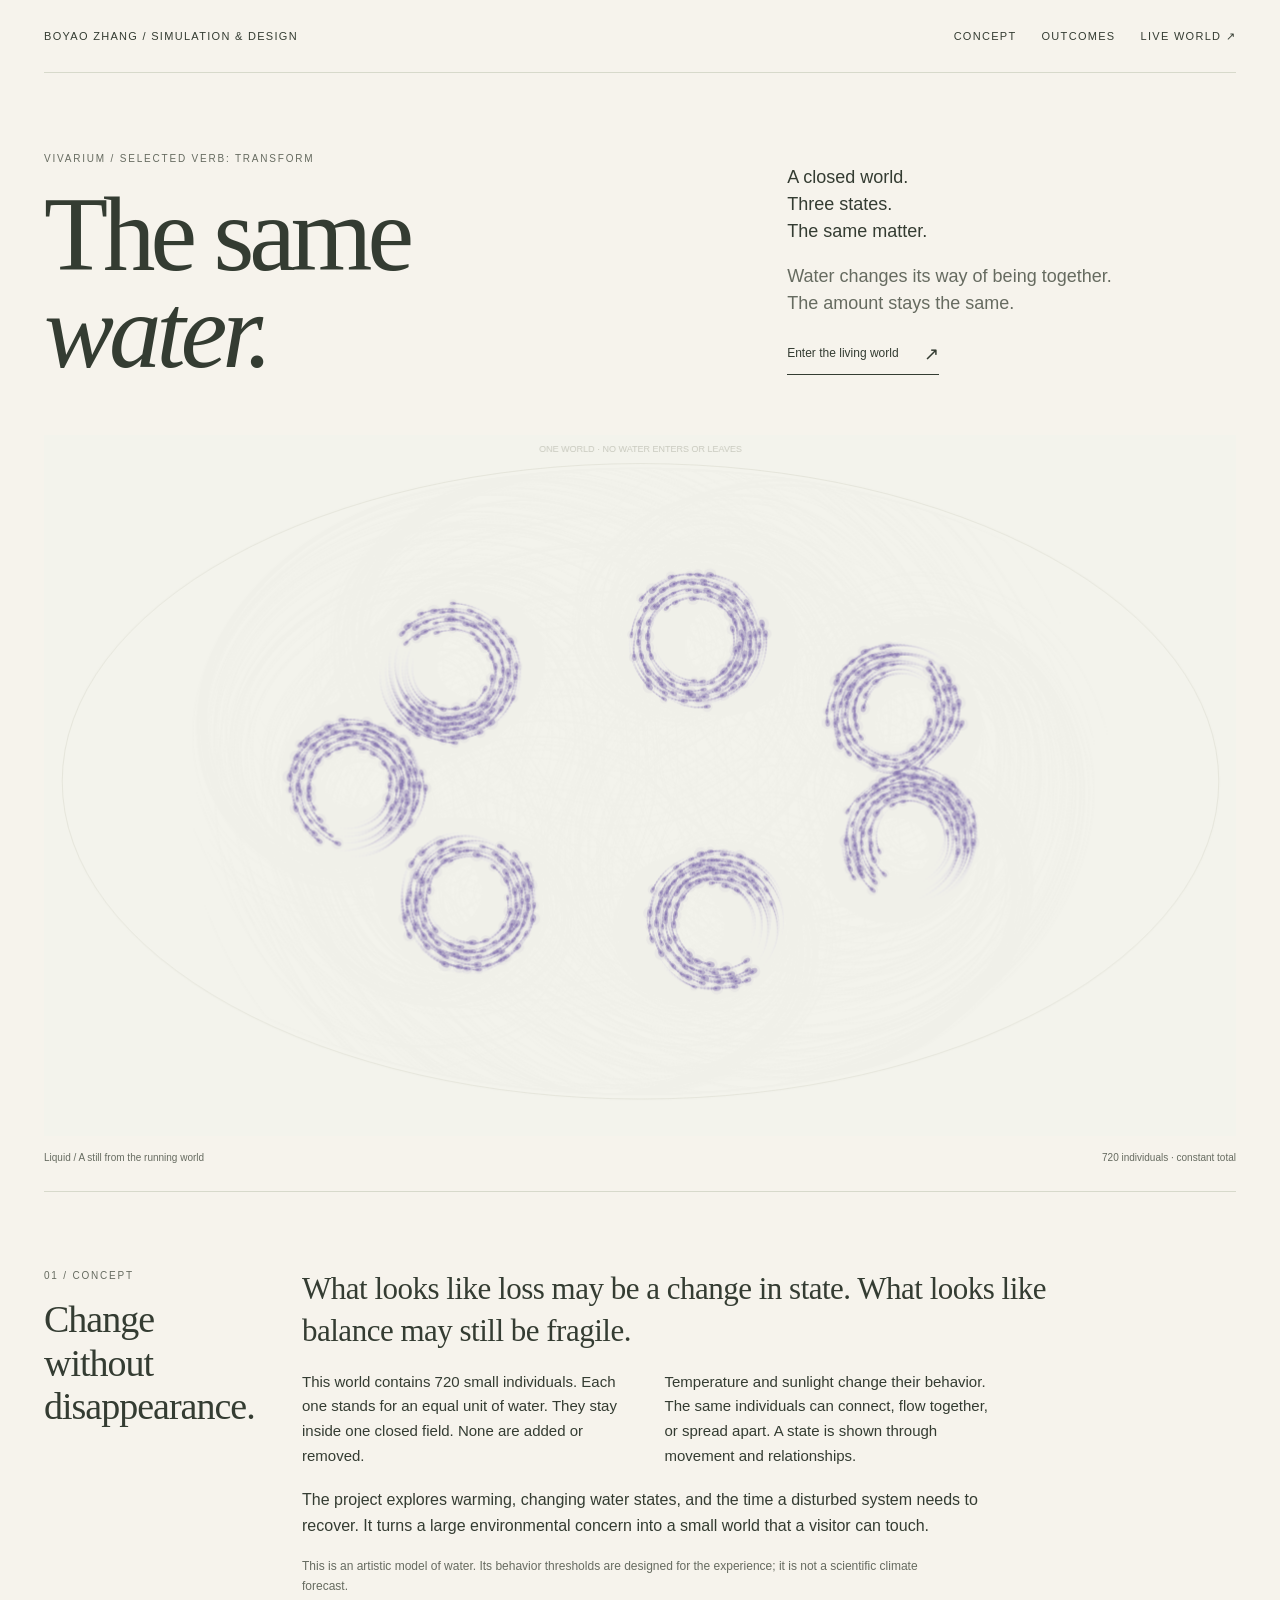
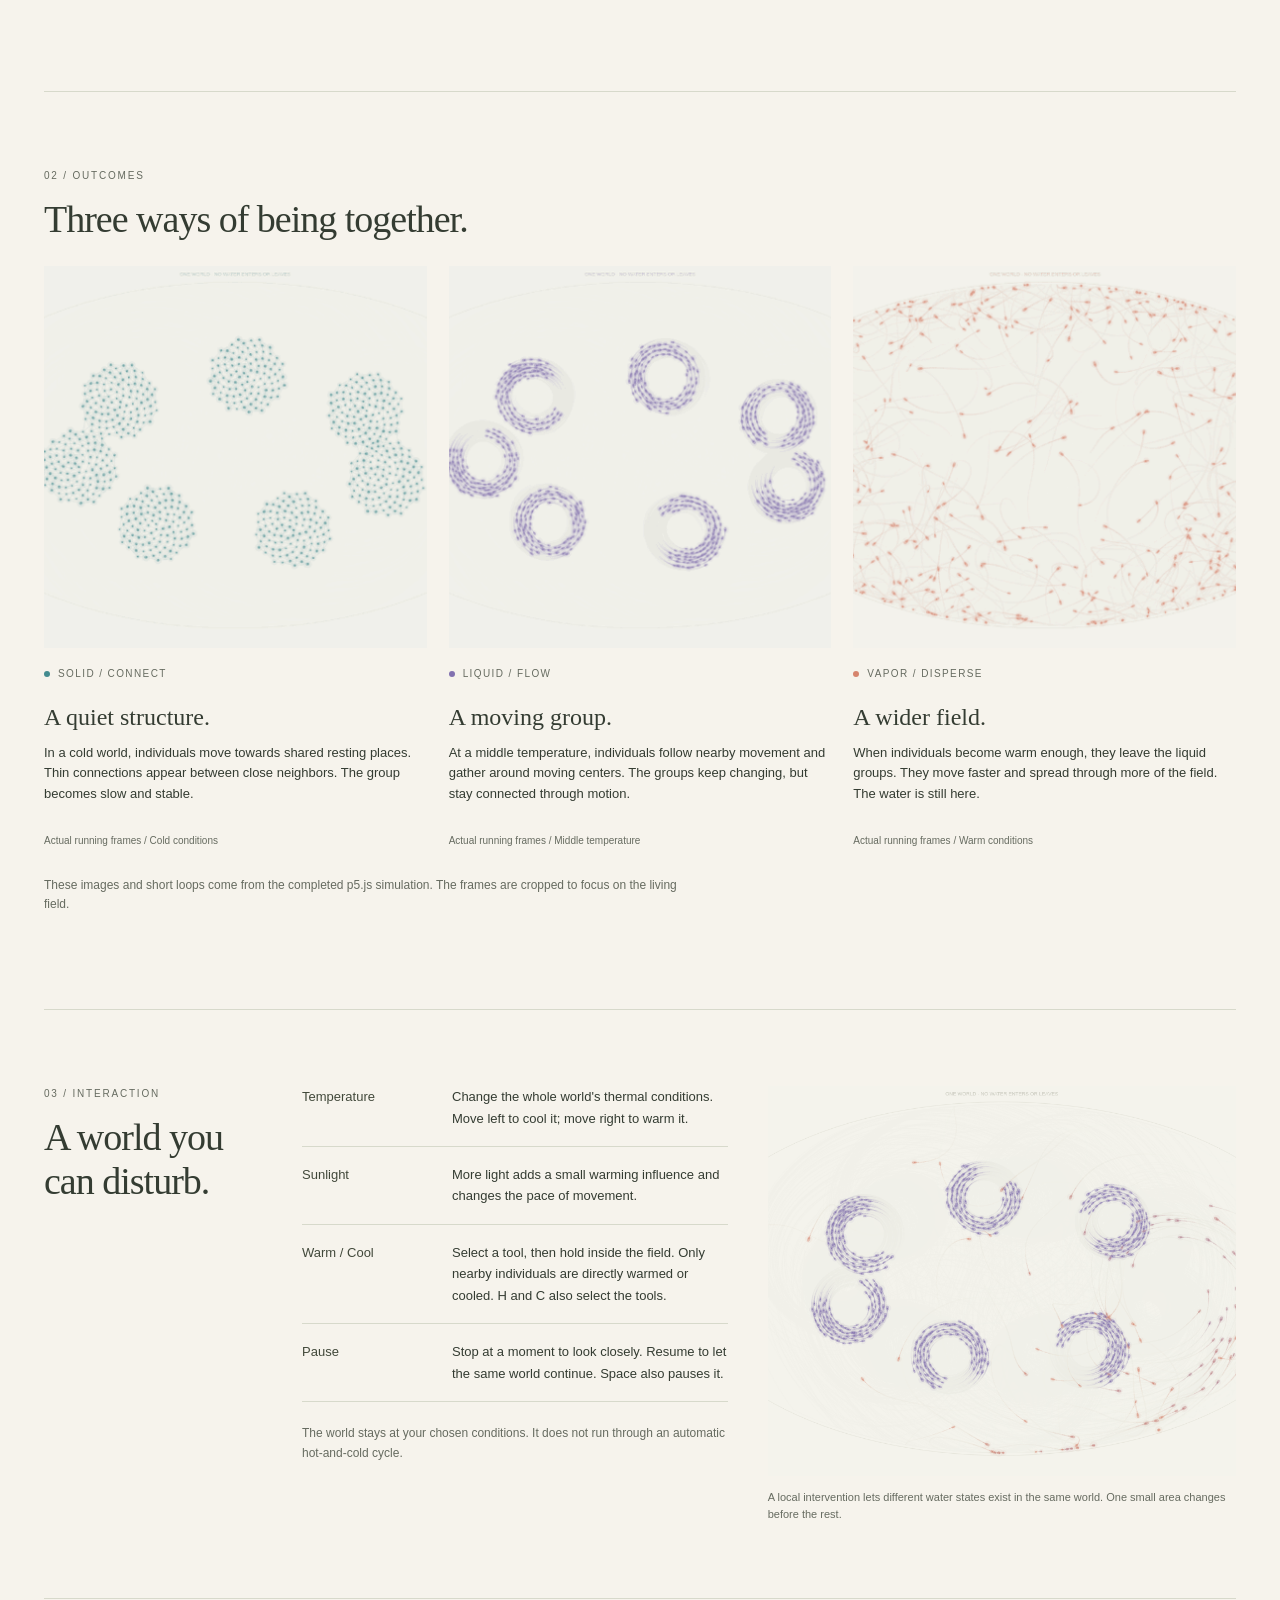
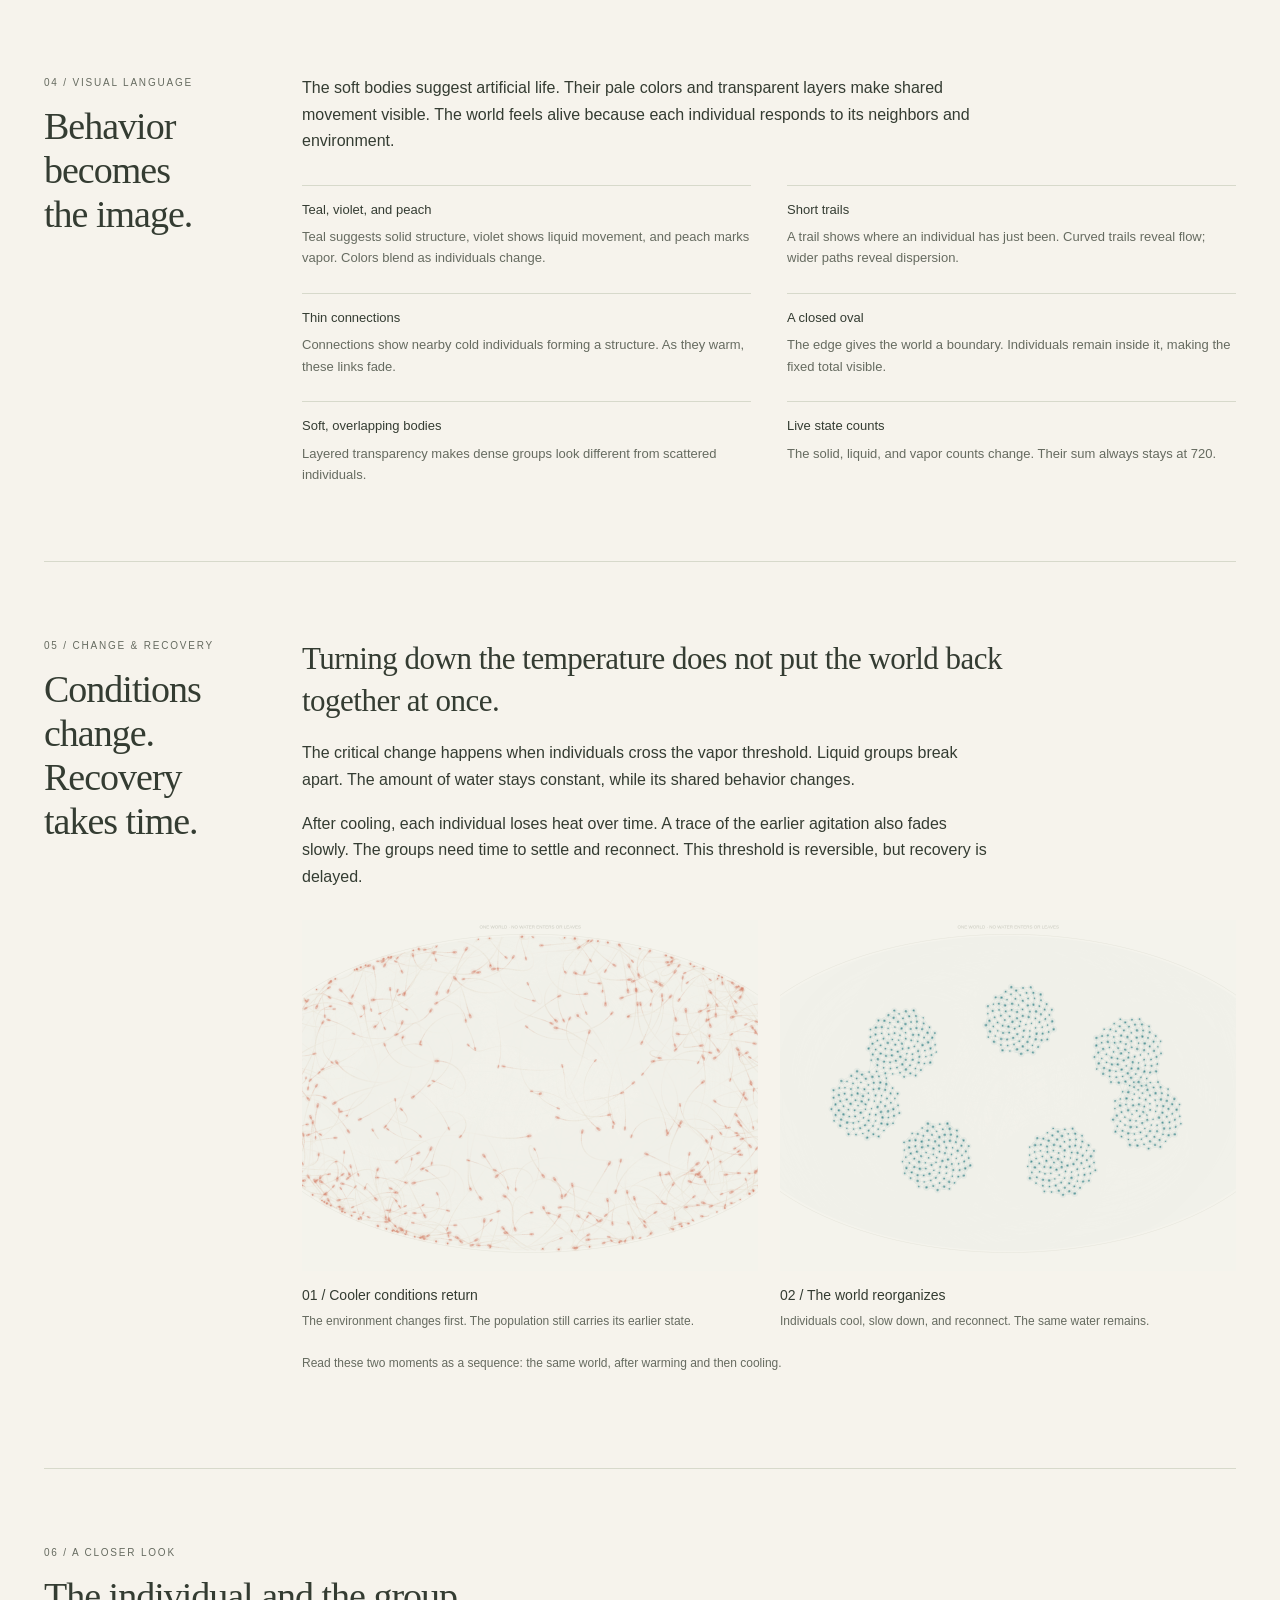
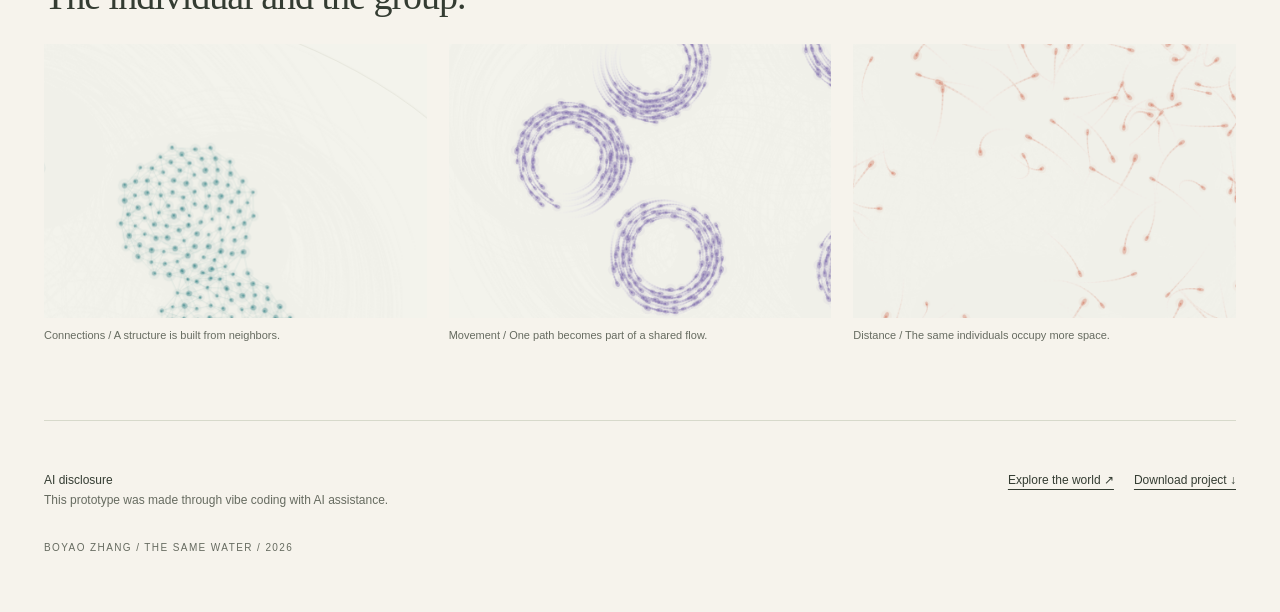
==== the-same-water/documentation.html @ 987aae66 "ct3p2" ====
<!doctype html>
<html lang="en"><head><meta charset="utf-8"><meta name="viewport" content="width=device-width,initial-scale=1"><title>The Same Water — Documentation</title><meta name="description" content="A p5.js vivarium about water, shared behavior, changing states and slow recovery. Design documentation by Boyao Zhang."><style>:root{--paper:#f6f3ec;--ink:#343c32;--muted:#666b60;--rule:#d7d9cb}*{box-sizing:border-box}html{scroll-behavior:smooth}body{margin:0;background:var(--paper);color:var(--ink);font:16px/1.65 Arial,sans-serif}a{color:inherit;text-underline-offset:5px}a:focus-visible{outline:2px solid #786a89;outline-offset:5px}.wrap{width:min(1216px,calc(100% - 88px));margin:auto}header{display:flex;justify-content:space-between;gap:20px;padding:27px 0;border-bottom:1px solid var(--rule);font-size:11px;letter-spacing:1.3px;text-transform:uppercase}header nav{display:flex;gap:25px}header a{text-decoration:none}.hero{padding:78px 0 0}.hero-text{display:grid;grid-template-columns:1.5fr 1fr;gap:70px;align-items:end;margin-bottom:55px}.eyebrow,.section-number{font:10px/1.6 Arial,sans-serif;letter-spacing:1.8px;text-transform:uppercase;color:var(--muted)}h1{font:normal clamp(70px,8.2vw,116px)/.92 Georgia,serif;letter-spacing:-5px;margin:20px 0 0}h1 em{font-weight:normal}p{margin:0 0 18px}.hero-intro{max-width:360px;padding-bottom:5px}.hero-intro p{font-size:18px;line-height:1.5}.action{display:inline-flex;align-items:center;gap:25px;font-size:12px;text-decoration:none;border-bottom:1px solid var(--ink);padding:5px 0}.action span{font-size:18px}.hero-image{width:100%;display:block;aspect-ratio:1.7;object-fit:cover}.hero-caption{display:flex;justify-content:space-between;gap:20px;font-size:10px;color:var(--muted);padding:14px 0 24px;border-bottom:1px solid var(--rule)}section{padding:76px 0;border-bottom:1px solid var(--rule)}.section-grid{display:grid;grid-template-columns:210px 1fr;gap:48px}h2{font:normal 38px/1.15 Georgia,serif;letter-spacing:-1px;margin:14px 0 24px}h3{font:normal 24px/1.2 Georgia,serif;margin:20px 0 11px}.large{font:normal 31px/1.35 Georgia,serif;letter-spacing:-.5px;max-width:790px}.two-col{display:grid;grid-template-columns:1fr 1fr;gap:35px}.copy{max-width:690px}.copy p{font-size:15px}.note{font-size:12px;color:var(--muted);max-width:640px}.state-grid{display:grid;grid-template-columns:repeat(3,1fr);gap:22px}.state-grid figure,.interactions figure,.recovery figure{margin:0}.state-grid img{display:block;width:100%;aspect-ratio:1;object-fit:cover}.state-grid p{font-size:13px;line-height:1.6}.state-tag{font-size:10px;letter-spacing:1.4px;text-transform:uppercase;margin-top:18px;color:var(--muted)}.state-tag i{display:inline-block;width:6px;height:6px;border-radius:50%;margin-right:8px}.state-grid .solid i{background:#438b8f}.state-grid .liquid i{background:#8271b0}.state-grid .vapor i{background:#d6846d}.motion-caption{font-size:10px;color:var(--muted);padding-top:10px}.interaction-list{margin:0;padding:0;list-style:none}.interaction-list li{display:grid;grid-template-columns:130px 1fr;gap:20px;padding:17px 0;border-bottom:1px solid var(--rule);font-size:13px}.interaction-list li:first-child{padding-top:0}.interaction-list strong{font-weight:normal;color:#41483a}.interactions{display:grid;grid-template-columns:1fr 1.1fr;gap:40px;align-items:start}.interactions img{width:100%;aspect-ratio:1.2;object-fit:cover;display:block}.interactions figcaption{font-size:11px;line-height:1.5;color:var(--muted);margin-top:13px}.visual-list{display:grid;grid-template-columns:1fr 1fr;gap:24px 36px;margin-top:30px}.visual-list div{padding-top:13px;border-top:1px solid var(--rule);font-size:13px}.visual-list strong{display:block;font-weight:normal;margin-bottom:6px}.visual-list p{margin:0;color:var(--muted)}.recovery{display:grid;grid-template-columns:1fr 1fr;gap:22px;margin:30px 0 22px}.recovery img{width:100%;aspect-ratio:1.3;object-fit:cover;display:block}.recovery figcaption{margin-top:13px;font-size:12px;color:var(--muted)}.recovery figcaption b{display:block;font-weight:normal;font-size:14px;color:var(--ink);margin-bottom:5px}.sequence{display:grid;grid-template-columns:1fr 1fr 1fr;gap:22px;margin-top:26px}.sequence img{width:100%;aspect-ratio:1.4;object-fit:cover;display:block}.sequence figcaption{font-size:11px;margin-top:8px;color:var(--muted)}.sequence figure{margin:0}.closing{padding:50px 0 55px;display:flex;justify-content:space-between;gap:35px;align-items:flex-start}.closing p{font-size:12px;max-width:650px;color:var(--muted)}.downloads{display:flex;gap:20px;font-size:12px}.footer{font-size:10px;text-transform:uppercase;letter-spacing:1.4px;margin-top:30px;color:var(--muted)}@media(max-width:800px){.wrap{width:calc(100% - 40px)}header{font-size:9px}header nav{gap:13px}.hero{padding-top:45px}.hero-text{gap:30px}h1{font-size:70px;letter-spacing:-3px}.hero-intro p{font-size:15px}.section-grid{grid-template-columns:1fr;gap:15px}section{padding:45px 0}.section-grid aside h2{margin-bottom:10px}.state-grid{gap:15px}.interactions{gap:25px}.closing{display:block}.downloads{margin-top:20px}}@media(max-width:560px){header{display:block}header nav{margin-top:13px}.hero-text{grid-template-columns:1fr;gap:25px;margin-bottom:30px}.hero-intro{max-width:320px}h1{font-size:78px}.hero-image{aspect-ratio:1.15}.hero-caption{font-size:9px}.large{font-size:26px}.two-col,.interactions,.visual-list,.recovery,.sequence{grid-template-columns:1fr}.state-grid{grid-template-columns:1fr;gap:32px}.state-grid img{aspect-ratio:1.4}h2{font-size:33px}.interaction-list li{grid-template-columns:95px 1fr;gap:15px}.sequence img{aspect-ratio:1.45}}
</style></head>
<body><div class="wrap">
<header><span>Boyao Zhang / Simulation &amp; Design</span><nav aria-label="Page sections"><a href="#concept">Concept</a><a href="#outcomes">Outcomes</a><a href="sketch.html">Live world ↗</a></nav></header>
<main>
<div class="hero"><div class="hero-text"><div><div class="eyebrow">Vivarium / Selected verb: Transform</div><h1>The same<br><em>water.</em></h1></div><div class="hero-intro"><p>A closed world.<br>Three states.<br>The same matter.</p><p class="note">Water changes its way of being together. The amount stays the same.</p><a class="action" href="sketch.html">Enter the living world <span aria-hidden="true">↗</span></a></div></div><img class="hero-image" src="[data-uri]" alt="Soft violet individuals move in curved groups inside a closed oval field."><div class="hero-caption"><span>Liquid / A still from the running world</span><span>720 individuals · constant total</span></div></div>
<section id="concept"><div class="section-grid"><aside><div class="section-number">01 / Concept</div><h2>Change without<br>disappearance.</h2></aside><div><p class="large">What looks like loss may be a change in state. What looks like balance may still be fragile.</p><div class="two-col copy"><p>This world contains 720 small individuals. Each one stands for an equal unit of water. They stay inside one closed field. None are added or removed.</p><p>Temperature and sunlight change their behavior. The same individuals can connect, flow together, or spread apart. A state is shown through movement and relationships.</p></div><p class="copy">The project explores warming, changing water states, and the time a disturbed system needs to recover. It turns a large environmental concern into a small world that a visitor can touch.</p><p class="note">This is an artistic model of water. Its behavior thresholds are designed for the experience; it is not a scientific climate forecast.</p></div></div></section>
<section id="outcomes"><div class="section-number">02 / Outcomes</div><h2>Three ways of being together.</h2><div class="state-grid">
<figure><img src="[data-uri]" alt="A pale teal population slowly settles into connected groups."><div class="state-tag solid"><i></i>Solid / Connect</div><h3>A quiet structure.</h3><p>In a cold world, individuals move towards shared resting places. Thin connections appear between close neighbors. The group becomes slow and stable.</p><figcaption class="motion-caption">Actual running frames / Cold conditions</figcaption></figure>
<figure><img src="[data-uri]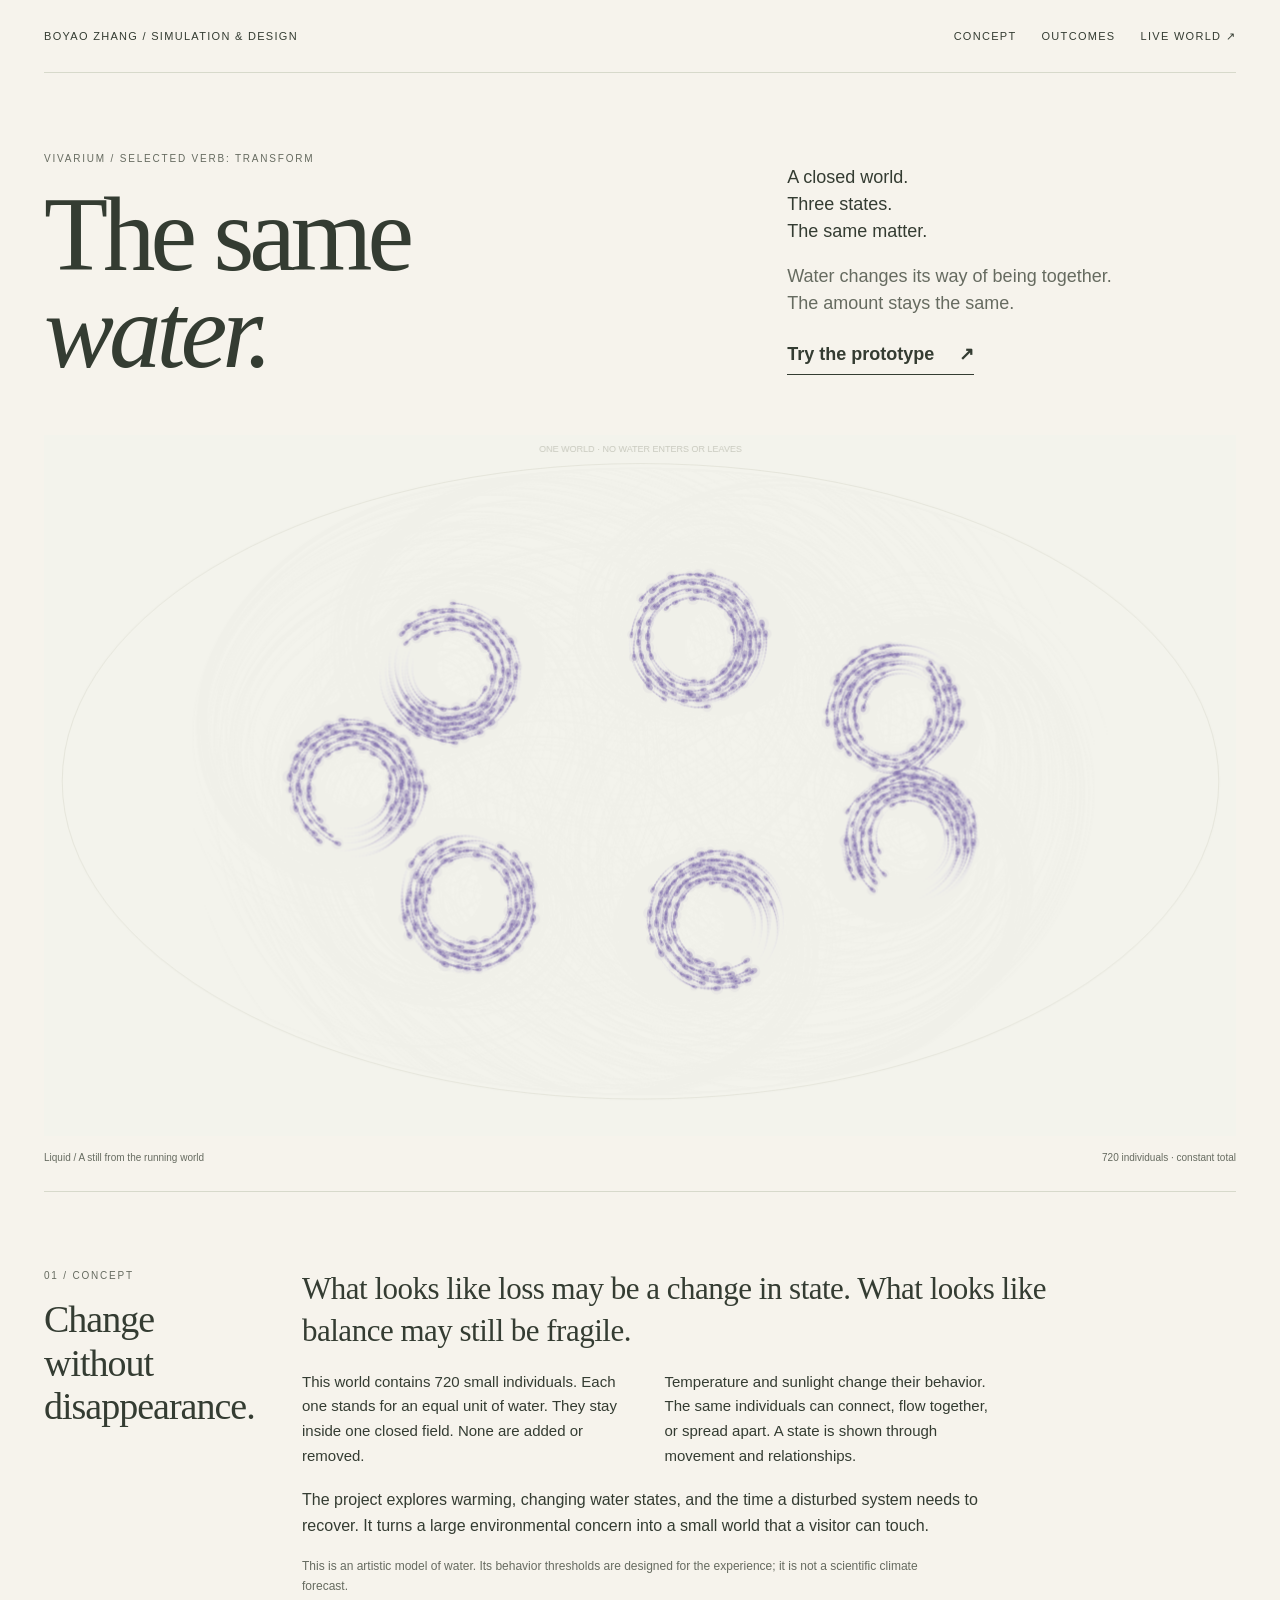
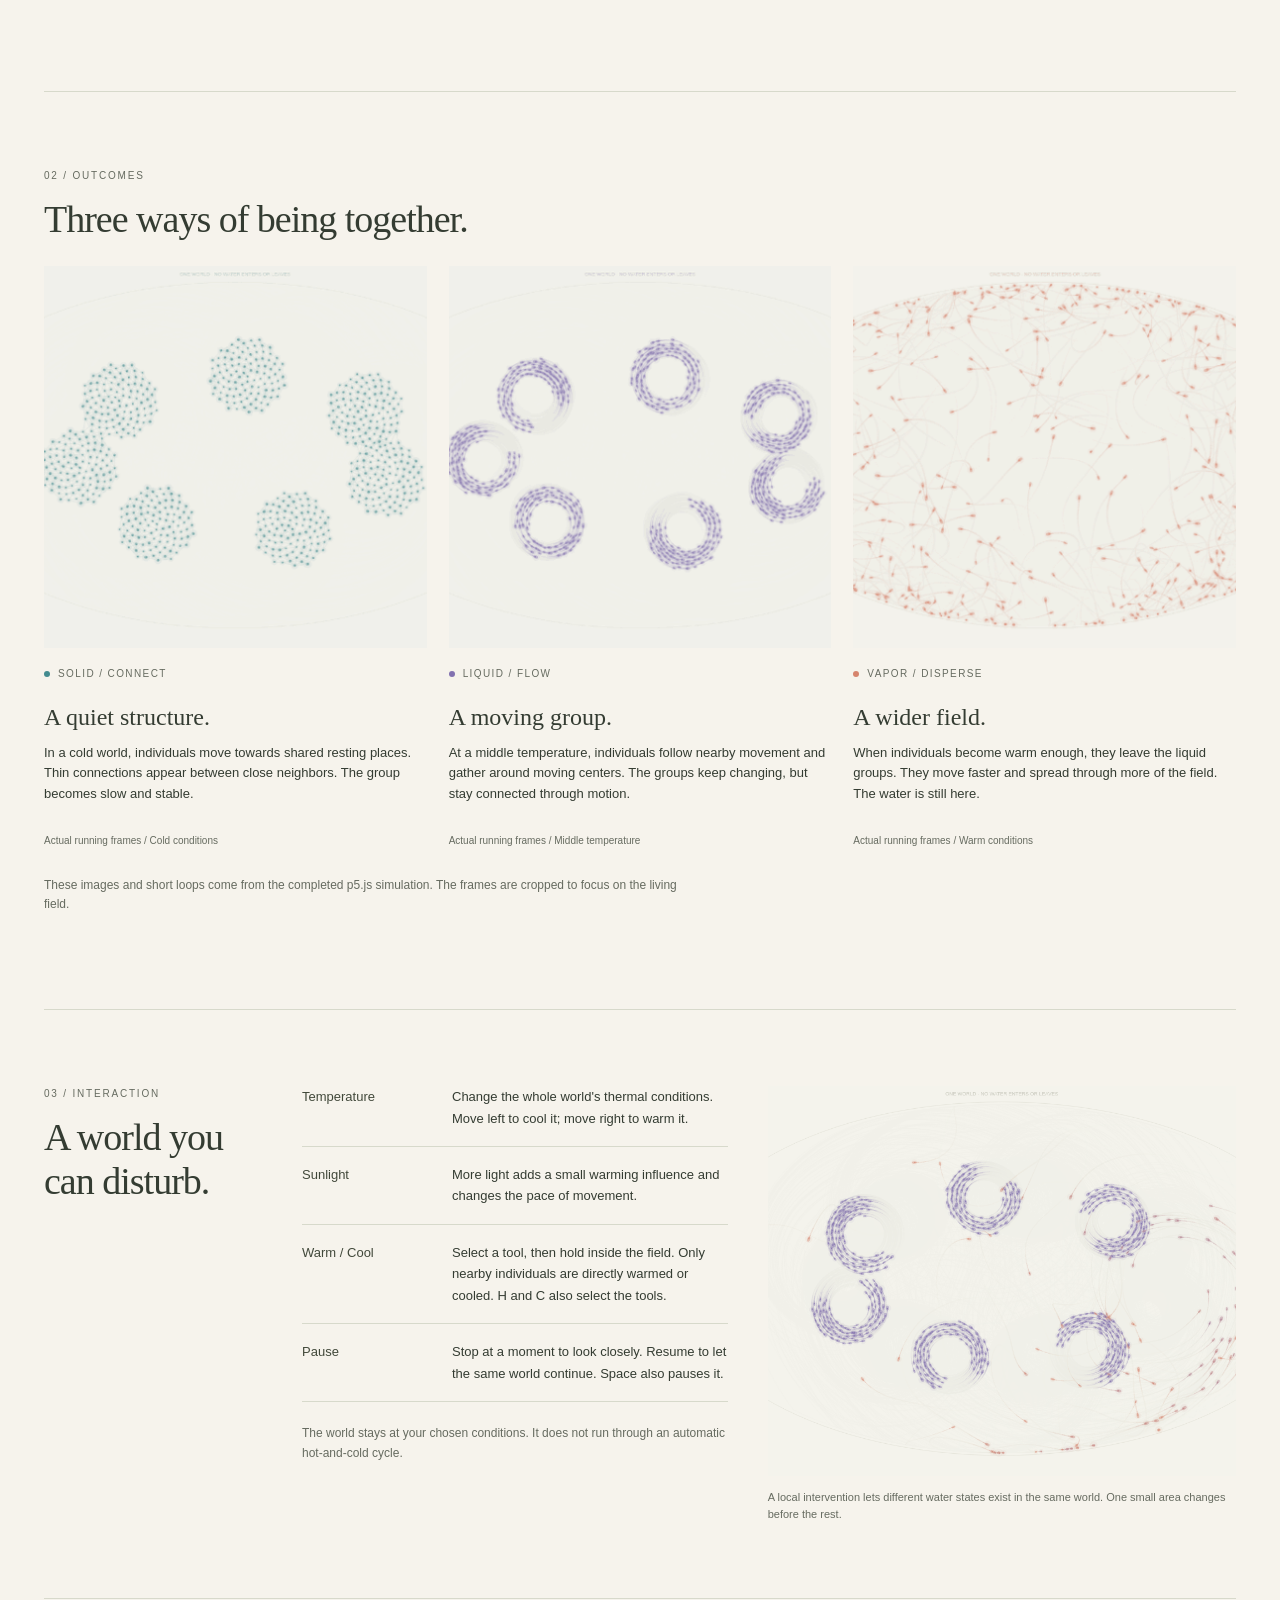
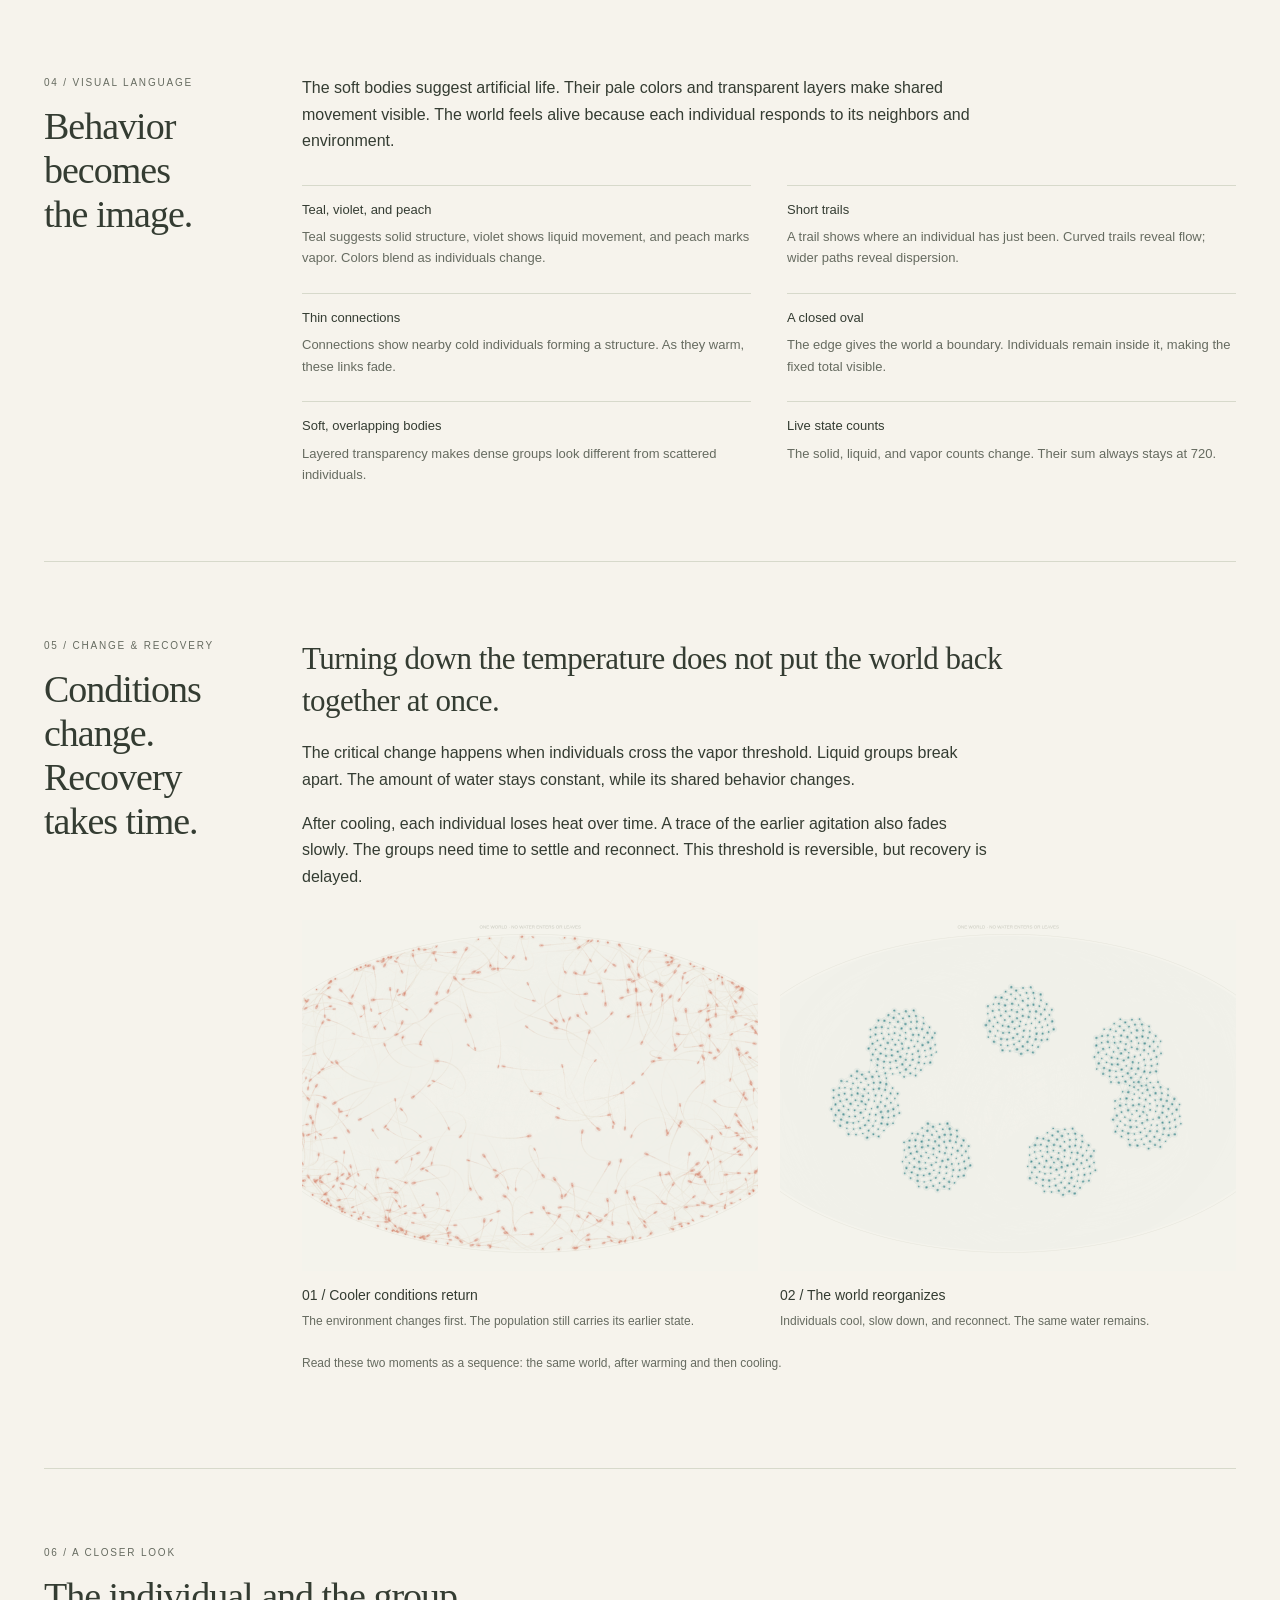
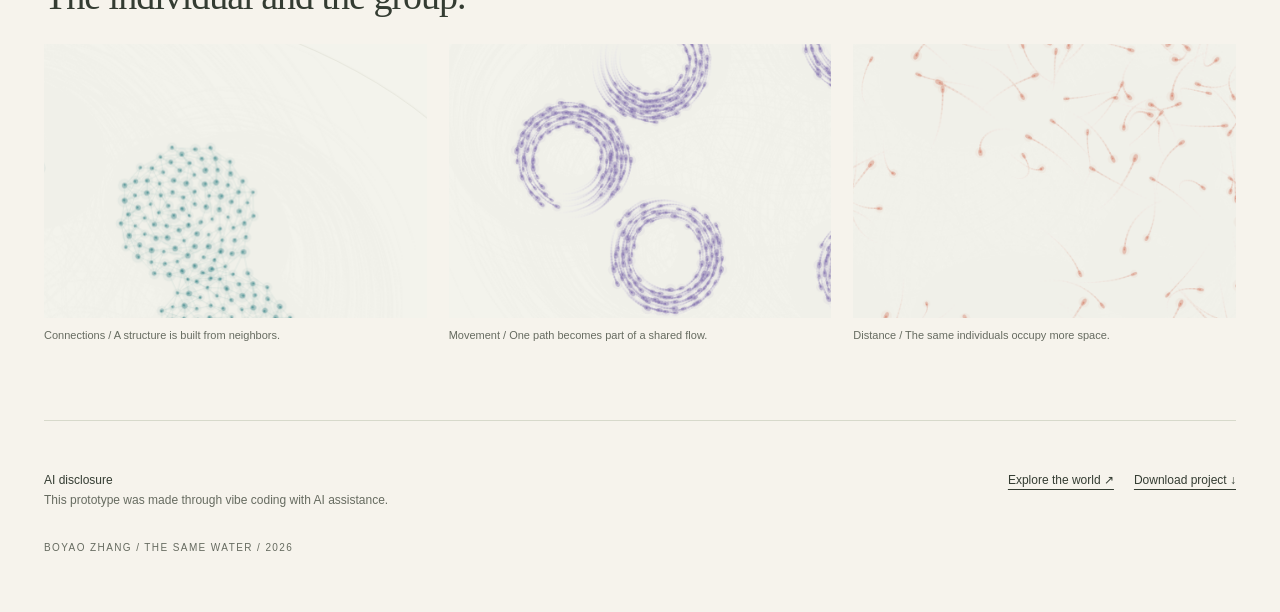
